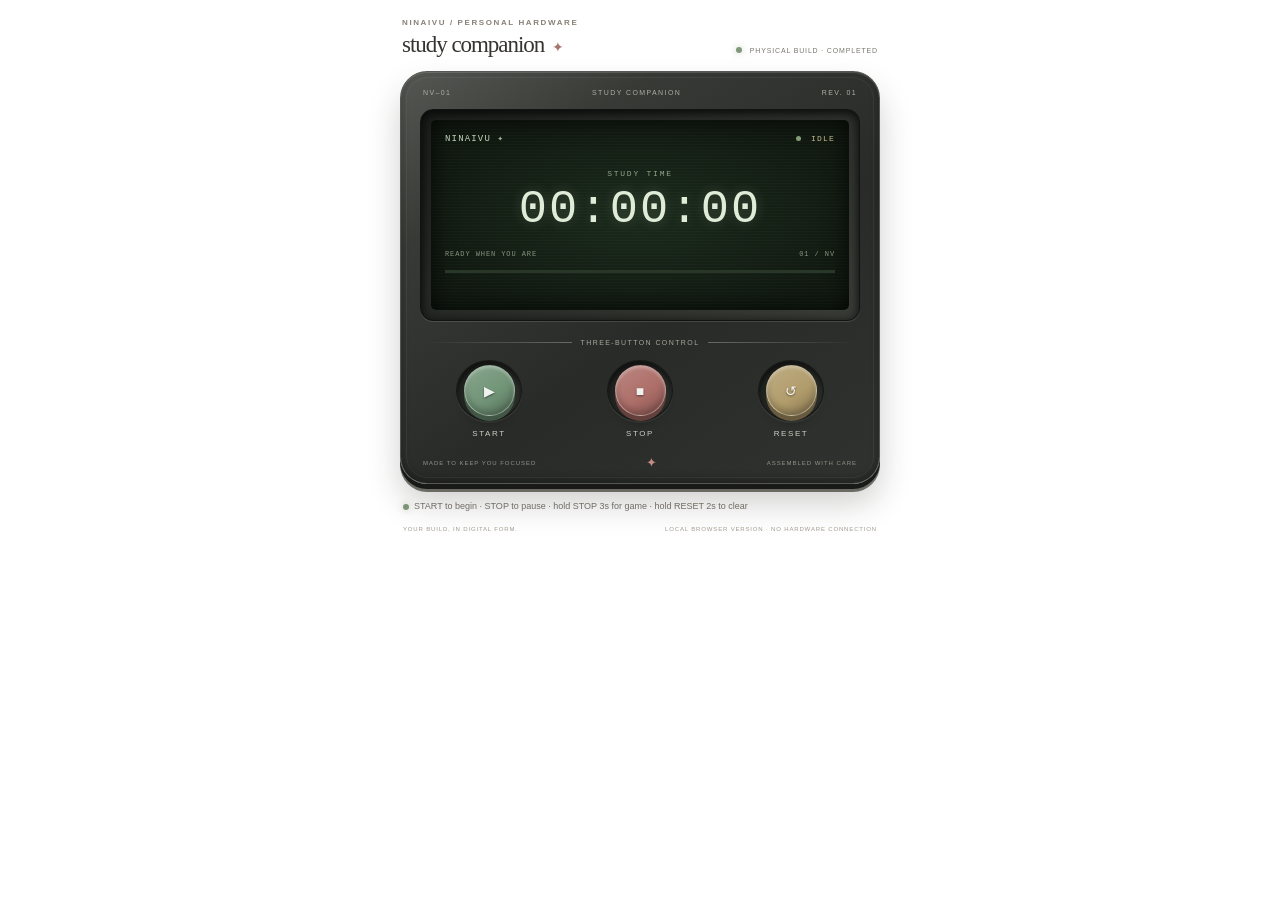
==== apps/study-timer/index.html @ a8bd43d4 "Initial commit: Ninaivu desktop" ====
<!DOCTYPE html>
<html lang="en">
<head>
<meta charset="UTF-8">
<meta name="viewport" content="width=device-width, initial-scale=1.0">
<title>Ninaivu · Physical Study Timer</title>
<link rel="stylesheet" href="style.css">
</head>
<body>
<main class="page">
    <header class="app-heading">
        <div>
            <div class="eyebrow">NINAIVU / PERSONAL HARDWARE</div>
            <h1>study companion <span>✦</span></h1>
        </div>
        <div class="build-status"><i></i> PHYSICAL BUILD · COMPLETED</div>
    </header>

    <section class="device" aria-label="Digital twin of the Ninaivu study timer">
        <div class="device-branding">
            <span>NV–01</span>
            <span>STUDY COMPANION</span>
            <span>REV. 01</span>
        </div>

        <div class="screen-bezel">
            <div class="screen" id="device-screen">
                <div class="screen-topline">
                    <span class="screen-logo">NINAIVU <b>✦</b></span>
                    <span class="screen-status" id="screen-status"><i></i> IDLE</span>
                </div>

                <section class="timer-view" id="timer-view">
                    <div class="screen-caption" id="screen-caption">STUDY TIME</div>
                    <div class="time-display" id="time-display">00:00:00</div>
                    <div class="screen-bottomline">
                        <span id="session-message">READY WHEN YOU ARE</span>
                        <span>01 / NV</span>
                    </div>
                    <div class="progress-track"><div id="progress-fill"></div></div>
                </section>

                <section class="game-view" id="game-view" hidden>
                    <div class="game-topline">
                        <span>BREAK MODE / RUNNER</span>
                        <span>SCORE <b id="game-score">00000</b></span>
                    </div>
                    <canvas id="game-canvas" width="320" height="105" aria-label="Tiny monochrome runner game"></canvas>
                    <div class="game-message" id="game-message">PRESS START TO PLAY</div>
                </section>
            </div>
        </div>

        <div class="screen-glint"></div>

        <div class="control-label"><span></span> THREE-BUTTON CONTROL <span></span></div>

        <div class="physical-buttons">
            <button class="hardware-button start" id="start-button" type="button" aria-label="Start or jump">
                <span class="button-well"><span class="button-cap"><span class="button-symbol">▶</span></span></span>
                <span class="button-name">START</span>
            </button>
            <button class="hardware-button stop" id="stop-button" type="button" aria-label="Stop or enter and exit game mode">
                <span class="button-well"><span class="button-cap"><span class="button-symbol">■</span></span></span>
                <span class="button-name">STOP</span>
            </button>
            <button class="hardware-button reset" id="reset-button" type="button" aria-label="Hold to reset timer">
                <span class="button-well"><span class="button-cap"><span class="button-symbol">↺</span></span></span>
                <span class="button-name">RESET</span>
            </button>
        </div>

        <div class="device-engraving">
            <span>MADE TO KEEP YOU FOCUSED</span>
            <span class="engraving-star">✦</span>
            <span>ASSEMBLED WITH CARE</span>
        </div>
    </section>

    <div class="device-footnote">
        <span class="status-led"></span>
        <span id="interaction-hint">START to begin · STOP to pause · hold STOP 3s for game · hold RESET 2s to clear</span>
    </div>

    <footer class="page-footer">
        <span>YOUR BUILD, IN DIGITAL FORM.</span>
        <span>LOCAL BROWSER VERSION · NO HARDWARE CONNECTION</span>
    </footer>
</main>
<script src="script.js"></script>
</body>
</html>
---- apps/study-timer/style.css ----
* { box-sizing: border-box; }
:root {
    --shell-a: #424440;
    --shell-b: #292b28;
    --shell-c: #1e201e;
    --screen: #101811;
    --phosphor: #d9e8d0;
    --phosphor-dim: #8fa18a;
    --pink: #a36f68;
}
html, body { min-height: 100%; }
body {
    margin: 0;
    padding: 18px 18px 15px;
    color: #292823;
    background: transparent;
        /*---radial-gradient(ellipse at 12% 8%, rgba(145,98,98,.11), transparent 35%),
        radial-gradient(ellipse at 90% 90%, rgba(218,190,120,.15), transparent 36%),
        #eae7df;---*/
    font-family: Arial, Helvetica, sans-serif;
}
.page { width: min(100%, 480px); margin: 0 auto; }
.app-heading { display:flex; align-items:flex-end; justify-content:space-between; gap:10px; margin:0 2px 13px; }
.eyebrow { font-size:8px; font-weight:700; letter-spacing:.2em; color:#898176; }
h1 { margin:5px 0 0; font:normal 23px Georgia,serif; letter-spacing:-.045em; color:#36342e; }
h1 span { color:#a6756d; font-size:14px; margin-left:3px; }
.build-status { padding-bottom:4px; white-space:nowrap; font-size:7px; letter-spacing:.12em; color:#79776d; }
.build-status i,.status-led { display:inline-block; width:6px; height:6px; margin-right:5px; border-radius:50%; background:#82977b; box-shadow:0 0 7px rgba(130,151,123,.45); }

.device {
    position:relative;
    padding:17px 19px 13px;
    border-radius:27px;
    color:#e9e6dd;
    background:
        linear-gradient(145deg,rgba(255,255,255,.10),transparent 24%),
        linear-gradient(145deg,var(--shell-a),var(--shell-b) 58%,#30322f);
    border:1px solid #555852;
    box-shadow:
        0 19px 32px rgba(39,36,30,.22),
        0 5px 0 #171917,
        0 8px 0 #777970,
        inset 0 1px 1px rgba(255,255,255,.18),
        inset 0 -4px 9px rgba(0,0,0,.3);
}
.device::before {
    content:""; position:absolute; inset:5px; border-radius:22px;
    border:1px solid rgba(255,255,255,.055); pointer-events:none;
}
.device-branding { display:flex; justify-content:space-between; padding:0 3px 13px; color:#aeb0a5; font-size:7px; letter-spacing:.2em; }
.screen-bezel {
    padding:10px;
    border-radius:13px;
    background:linear-gradient(145deg,#171917,#373a35);
    border:1px solid #111310;
    box-shadow:inset 0 2px 8px rgba(0,0,0,.8),0 1px 0 rgba(255,255,255,.13);
}
.screen {
    position:relative;
    min-height:190px;
    overflow:hidden;
    padding:13px 14px 12px;
    border-radius:5px;
    color:var(--phosphor);
    background:
        repeating-linear-gradient(0deg,rgba(255,255,255,.018) 0,rgba(255,255,255,.018) 1px,transparent 1px,transparent 3px),
        radial-gradient(ellipse at center,#1b2a1c 0%,#101810 82%);
    box-shadow:inset 0 0 23px rgba(0,0,0,.78),0 0 12px rgba(166,205,150,.06);
    font-family:"Courier New",monospace;
}
.screen-topline,.screen-bottomline,.game-topline { display:flex; justify-content:space-between; align-items:center; font-size:9px; letter-spacing:.13em; }
.screen-logo { color:#c5d6bd; }
.screen-logo b { color:#a6bc9c; }
.screen-status { color:#c6bd91; font-size:8px; }
.screen-status i { display:inline-block; width:5px; height:5px; margin-right:4px; border-radius:50%; background:#849d78; }
.timer-view { padding:25px 0 0; }
.screen-caption { text-align:center; color:#91a58b; font-size:8px; letter-spacing:.22em; margin-bottom:8px; }
.time-display { text-align:center; font-size:clamp(34px,9vw,47px); line-height:1; letter-spacing:.045em; font-variant-numeric:tabular-nums; color:#e0ecd8; text-shadow:0 0 13px rgba(195,226,180,.22); }
.screen-bottomline { margin-top:17px; color:#84947f; font-size:7px; }
.progress-track { height:3px; margin-top:12px; background:#293729; overflow:hidden; }
#progress-fill { width:0%; height:100%; background:#c7d9b9; box-shadow:0 0 7px #b6d4a7; transition:width .25s; }

.game-view { padding-top:14px; }
.game-topline { color:#aabda3; font-size:8px; }
#game-canvas { display:block; width:100%; height:auto; margin:8px auto 0; image-rendering:pixelated; }
.game-message { min-height:13px; padding-top:3px; text-align:center; color:#c7d9b9; font-size:8px; letter-spacing:.14em; }
[hidden] { display:none !important; }

.control-label { display:flex; align-items:center; gap:9px; margin:18px 3px 14px; color:#a8a69c; font-size:7px; letter-spacing:.2em; }
.control-label span:first-child,.control-label span:last-child { flex:1; height:1px; background:linear-gradient(90deg,transparent,#686a63); }
.control-label span:last-child { background:linear-gradient(90deg,#686a63,transparent); }

.physical-buttons { display:grid; grid-template-columns:repeat(3,1fr); gap:13px; }
.hardware-button {
    display:flex; flex-direction:column; align-items:center; gap:8px;
    padding:0; border:0; background:transparent; color:#d9d7cf; cursor:pointer;
    -webkit-tap-highlight-color:transparent; touch-action:manipulation; user-select:none;
}
.button-well {
    display:grid; place-items:center; width:66px; height:61px; border-radius:50%;
    background:linear-gradient(145deg,#1b1d1b,#3a3d38);
    border:1px solid #171917;
    box-shadow:inset 0 3px 6px rgba(0,0,0,.65),0 2px 0 rgba(255,255,255,.07);
}
.button-cap {
    display:grid; place-items:center; position:relative; width:51px; height:51px; border-radius:50%;
    background:linear-gradient(145deg,color-mix(in srgb,var(--button-color),white 17%),var(--button-color) 58%,color-mix(in srgb,var(--button-color),black 24%));
    border:1px solid rgba(255,255,255,.28);
    box-shadow:0 5px 0 color-mix(in srgb,var(--button-color),black 42%),0 7px 9px rgba(0,0,0,.28),inset 0 2px 3px rgba(255,255,255,.3),inset 0 -4px 6px rgba(0,0,0,.23);
    transition:transform .075s ease,box-shadow .075s ease,filter .075s ease;
}
.button-symbol { color:rgba(255,255,255,.92); font-size:14px; text-shadow:0 1px 2px rgba(0,0,0,.5); }
.hardware-button:active .button-cap,.hardware-button.is-pressed .button-cap {
    transform:translateY(4px);
    box-shadow:0 1px 0 color-mix(in srgb,var(--button-color),black 42%),0 2px 3px rgba(0,0,0,.25),inset 0 2px 5px rgba(0,0,0,.2);
    filter:brightness(.94);
}
.hardware-button:focus-visible .button-cap { outline:2px solid #e6d2a4; outline-offset:4px; }
.start { --button-color:#719477; }
.stop { --button-color:#ad6e68; }
.reset { --button-color:#b19c6b; }
.button-name { font-size:8px; letter-spacing:.2em; color:#d0cec5; }
.device-engraving { display:flex; justify-content:space-between; align-items:center; padding:17px 3px 0; color:#92958b; font-size:6px; letter-spacing:.16em; }
.engraving-star { color:#c18e83; font-size:13px; }
.device-footnote { display:flex; align-items:flex-start; margin:16px 3px 0; color:#77746c; font-size:9px; line-height:1.55; }
.status-led { flex:none; margin-top:4px; }
.page-footer { display:flex; justify-content:space-between; gap:8px; margin:12px 3px 0; color:#a29c91; font-size:6px; letter-spacing:.14em; }
@media(max-width:390px) {
    body{padding:13px 10px}
    .device{padding:14px 13px 12px}
    .app-heading{align-items:flex-start}
    .build-status{font-size:6px}
    .button-well{width:60px;height:57px}
    .button-cap{width:47px;height:47px}
    .screen{min-height:180px}
}
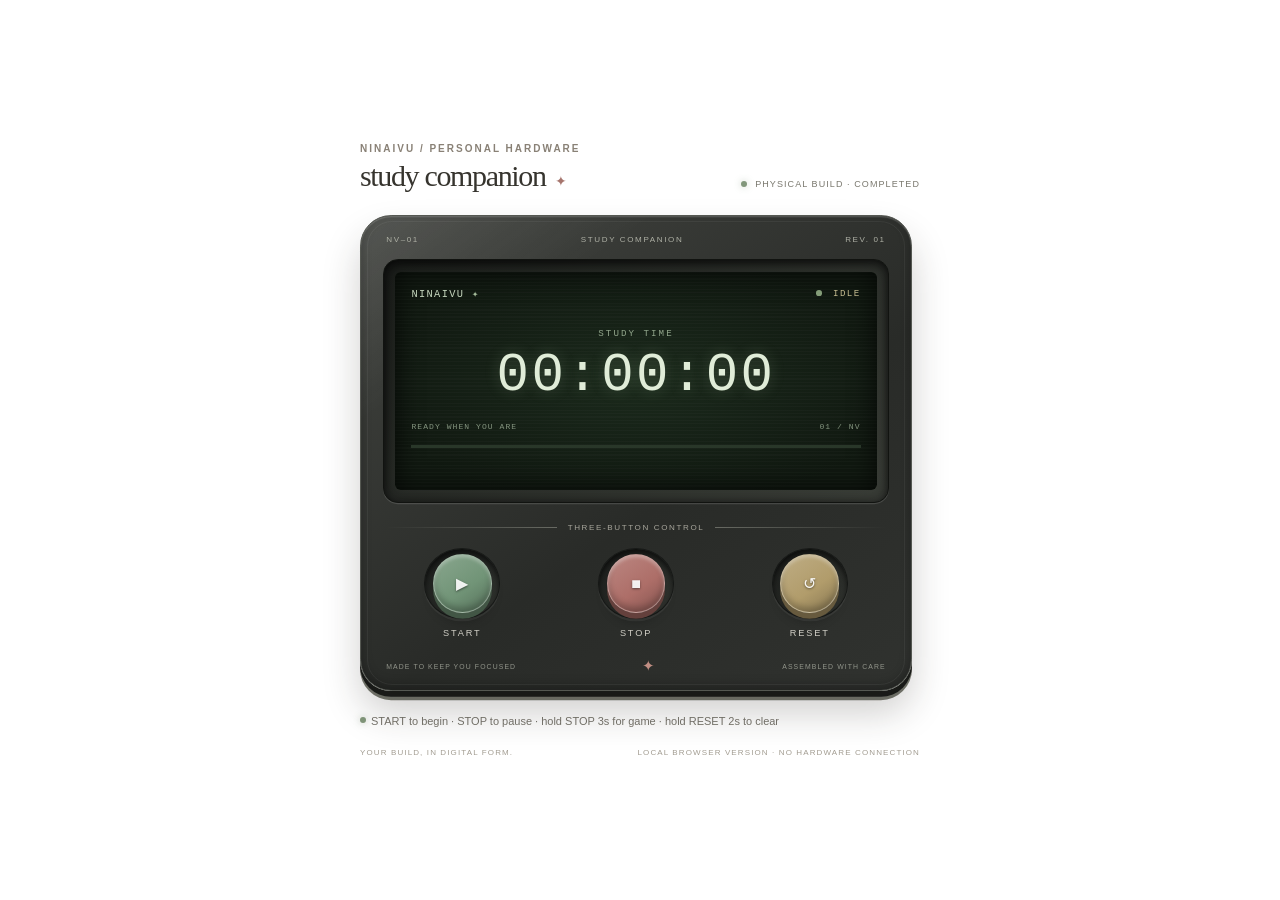
==== commit 212a6cb4: "Save Ninaivu version 2" ====
--- a/apps/study-timer/index.html
+++ b/apps/study-timer/index.html
@@ -16,66 +16,68 @@
         <div class="build-status"><i></i> PHYSICAL BUILD · COMPLETED</div>
     </header>
 
-    <section class="device" aria-label="Digital twin of the Ninaivu study timer">
-        <div class="device-branding">
-            <span>NV–01</span>
-            <span>STUDY COMPANION</span>
-            <span>REV. 01</span>
-        </div>
+    <div class="device-stage"></div>
+        <section class="device" aria-label="Digital twin of the Ninaivu study timer">
+            <div class="device-branding">
+                <span>NV–01</span>
+                <span>STUDY COMPANION</span>
+                <span>REV. 01</span>
+            </div>
 
-        <div class="screen-bezel">
-            <div class="screen" id="device-screen">
-                <div class="screen-topline">
-                    <span class="screen-logo">NINAIVU <b>✦</b></span>
-                    <span class="screen-status" id="screen-status"><i></i> IDLE</span>
+            <div class="screen-bezel">
+                <div class="screen" id="device-screen">
+                    <div class="screen-topline">
+                        <span class="screen-logo">NINAIVU <b>✦</b></span>
+                        <span class="screen-status" id="screen-status"><i></i> IDLE</span>
+                    </div>
+
+                    <section class="timer-view" id="timer-view">
+                        <div class="screen-caption" id="screen-caption">STUDY TIME</div>
+                        <div class="time-display" id="time-display">00:00:00</div>
+                        <div class="screen-bottomline">
+                            <span id="session-message">READY WHEN YOU ARE</span>
+                            <span>01 / NV</span>
+                        </div>
+                        <div class="progress-track"><div id="progress-fill"></div></div>
+                    </section>
+
+                    <section class="game-view" id="game-view" hidden>
+                        <div class="game-topline">
+                            <span>BREAK MODE / RUNNER</span>
+                            <span>SCORE <b id="game-score">00000</b></span>
+                        </div>
+                        <canvas id="game-canvas" width="320" height="105" aria-label="Tiny monochrome runner game"></canvas>
+                        <div class="game-message" id="game-message">PRESS START TO PLAY</div>
+                    </section>
                 </div>
+            </div>
 
-                <section class="timer-view" id="timer-view">
-                    <div class="screen-caption" id="screen-caption">STUDY TIME</div>
-                    <div class="time-display" id="time-display">00:00:00</div>
-                    <div class="screen-bottomline">
-                        <span id="session-message">READY WHEN YOU ARE</span>
-                        <span>01 / NV</span>
-                    </div>
-                    <div class="progress-track"><div id="progress-fill"></div></div>
-                </section>
+            <div class="screen-glint"></div>
 
-                <section class="game-view" id="game-view" hidden>
-                    <div class="game-topline">
-                        <span>BREAK MODE / RUNNER</span>
-                        <span>SCORE <b id="game-score">00000</b></span>
-                    </div>
-                    <canvas id="game-canvas" width="320" height="105" aria-label="Tiny monochrome runner game"></canvas>
-                    <div class="game-message" id="game-message">PRESS START TO PLAY</div>
-                </section>
+            <div class="control-label"><span></span> THREE-BUTTON CONTROL <span></span></div>
+
+            <div class="physical-buttons">
+                <button class="hardware-button start" id="start-button" type="button" aria-label="Start or jump">
+                    <span class="button-well"><span class="button-cap"><span class="button-symbol">▶</span></span></span>
+                    <span class="button-name">START</span>
+                </button>
+                <button class="hardware-button stop" id="stop-button" type="button" aria-label="Stop or enter and exit game mode">
+                    <span class="button-well"><span class="button-cap"><span class="button-symbol">■</span></span></span>
+                    <span class="button-name">STOP</span>
+                </button>
+                <button class="hardware-button reset" id="reset-button" type="button" aria-label="Hold to reset timer">
+                    <span class="button-well"><span class="button-cap"><span class="button-symbol">↺</span></span></span>
+                    <span class="button-name">RESET</span>
+                </button>
             </div>
-        </div>
 
-        <div class="screen-glint"></div>
-
-        <div class="control-label"><span></span> THREE-BUTTON CONTROL <span></span></div>
-
-        <div class="physical-buttons">
-            <button class="hardware-button start" id="start-button" type="button" aria-label="Start or jump">
-                <span class="button-well"><span class="button-cap"><span class="button-symbol">▶</span></span></span>
-                <span class="button-name">START</span>
-            </button>
-            <button class="hardware-button stop" id="stop-button" type="button" aria-label="Stop or enter and exit game mode">
-                <span class="button-well"><span class="button-cap"><span class="button-symbol">■</span></span></span>
-                <span class="button-name">STOP</span>
-            </button>
-            <button class="hardware-button reset" id="reset-button" type="button" aria-label="Hold to reset timer">
-                <span class="button-well"><span class="button-cap"><span class="button-symbol">↺</span></span></span>
-                <span class="button-name">RESET</span>
-            </button>
-        </div>
-
-        <div class="device-engraving">
-            <span>MADE TO KEEP YOU FOCUSED</span>
-            <span class="engraving-star">✦</span>
-            <span>ASSEMBLED WITH CARE</span>
-        </div>
-    </section>
+            <div class="device-engraving">
+                <span>MADE TO KEEP YOU FOCUSED</span>
+                <span class="engraving-star">✦</span>
+                <span>ASSEMBLED WITH CARE</span>
+            </div>
+        </section>
+    </div>
 
     <div class="device-footnote">
         <span class="status-led"></span>
@@ -88,5 +90,6 @@
     </footer>
 </main>
 <script src="script.js"></script>
+<script src="responsive.js"></script>
 </body>
 </html>
--- a/apps/study-timer/style.css
+++ b/apps/study-timer/style.css
@@ -8,18 +8,44 @@
     --phosphor-dim: #8fa18a;
     --pink: #a36f68;
 }
+
+/*---
 html, body { min-height: 100%; }
 body {
     margin: 0;
     padding: 18px 18px 15px;
     color: #292823;
     background: transparent;
-        /*---radial-gradient(ellipse at 12% 8%, rgba(145,98,98,.11), transparent 35%),
-        radial-gradient(ellipse at 90% 90%, rgba(218,190,120,.15), transparent 36%),
-        #eae7df;---*/
+        //radial-gradient(ellipse at 12% 8%, rgba(145,98,98,.11), transparent 35%),
+        //radial-gradient(ellipse at 90% 90%, rgba(218,190,120,.15), transparent 36%),
+        //#eae7df;
     font-family: Arial, Helvetica, sans-serif;
 }
 .page { width: min(100%, 480px); margin: 0 auto; }
+---*/
+
+html, body {
+    min-height:100%;
+}
+
+body {
+    margin:0;
+    min-height:100vh;
+    min-height:100dvh;
+    padding:18px;
+    display:grid;
+    place-items:center;
+    color:#292823;
+    background:transparent;
+    font-family:Arial,Helvetica,sans-serif;
+}
+
+.page {
+    width:min(100%,560px);
+    margin:auto;
+}
+
+
 .app-heading { display:flex; align-items:flex-end; justify-content:space-between; gap:10px; margin:0 2px 13px; }
 .eyebrow { font-size:8px; font-weight:700; letter-spacing:.2em; color:#898176; }
 h1 { margin:5px 0 0; font:normal 23px Georgia,serif; letter-spacing:-.045em; color:#36342e; }
@@ -134,3 +160,67 @@
     .button-cap{width:47px;height:47px}
     .screen{min-height:180px}
 }
+
+
+/* Proportional scaling for the physical timer */
+.device-stage {
+    width: 100%;
+    display: flex;
+    justify-content: center;
+    align-items: center;
+    overflow: visible;
+}
+
+.device {
+    width: 480px;
+    max-width: none;
+    flex: none;
+    zoom: var(--device-scale, 1);
+}
+
+/* Give the surrounding typography room to breathe */
+
+.app-heading {
+    width: 100%;
+    margin: 0 0 22px;
+    align-items: flex-end;
+    gap: 20px;
+}
+
+.eyebrow {
+    font-size: clamp(8px, 1.2vw, 10px);
+}
+
+h1 {
+    font-size: clamp(23px, 3vw, 30px);
+}
+
+.build-status {
+    font-size: clamp(7px, 1vw, 9px);
+}
+
+.device-footnote {
+    width: 100%;
+    margin: 22px 0 0;
+    font-size: clamp(9px, 1.2vw, 11px);
+}
+
+.page-footer {
+    width: 100%;
+    margin: 18px 0 0;
+    font-size: clamp(6px, .9vw, 8px);
+    gap: 16px;
+}
+
+/* Narrow layouts */
+@media (max-width: 480px) {
+    .app-heading {
+        align-items: flex-start;
+        flex-direction: column;
+        gap: 8px;
+    }
+
+    .page-footer {
+        flex-wrap: wrap;
+    }
+}
